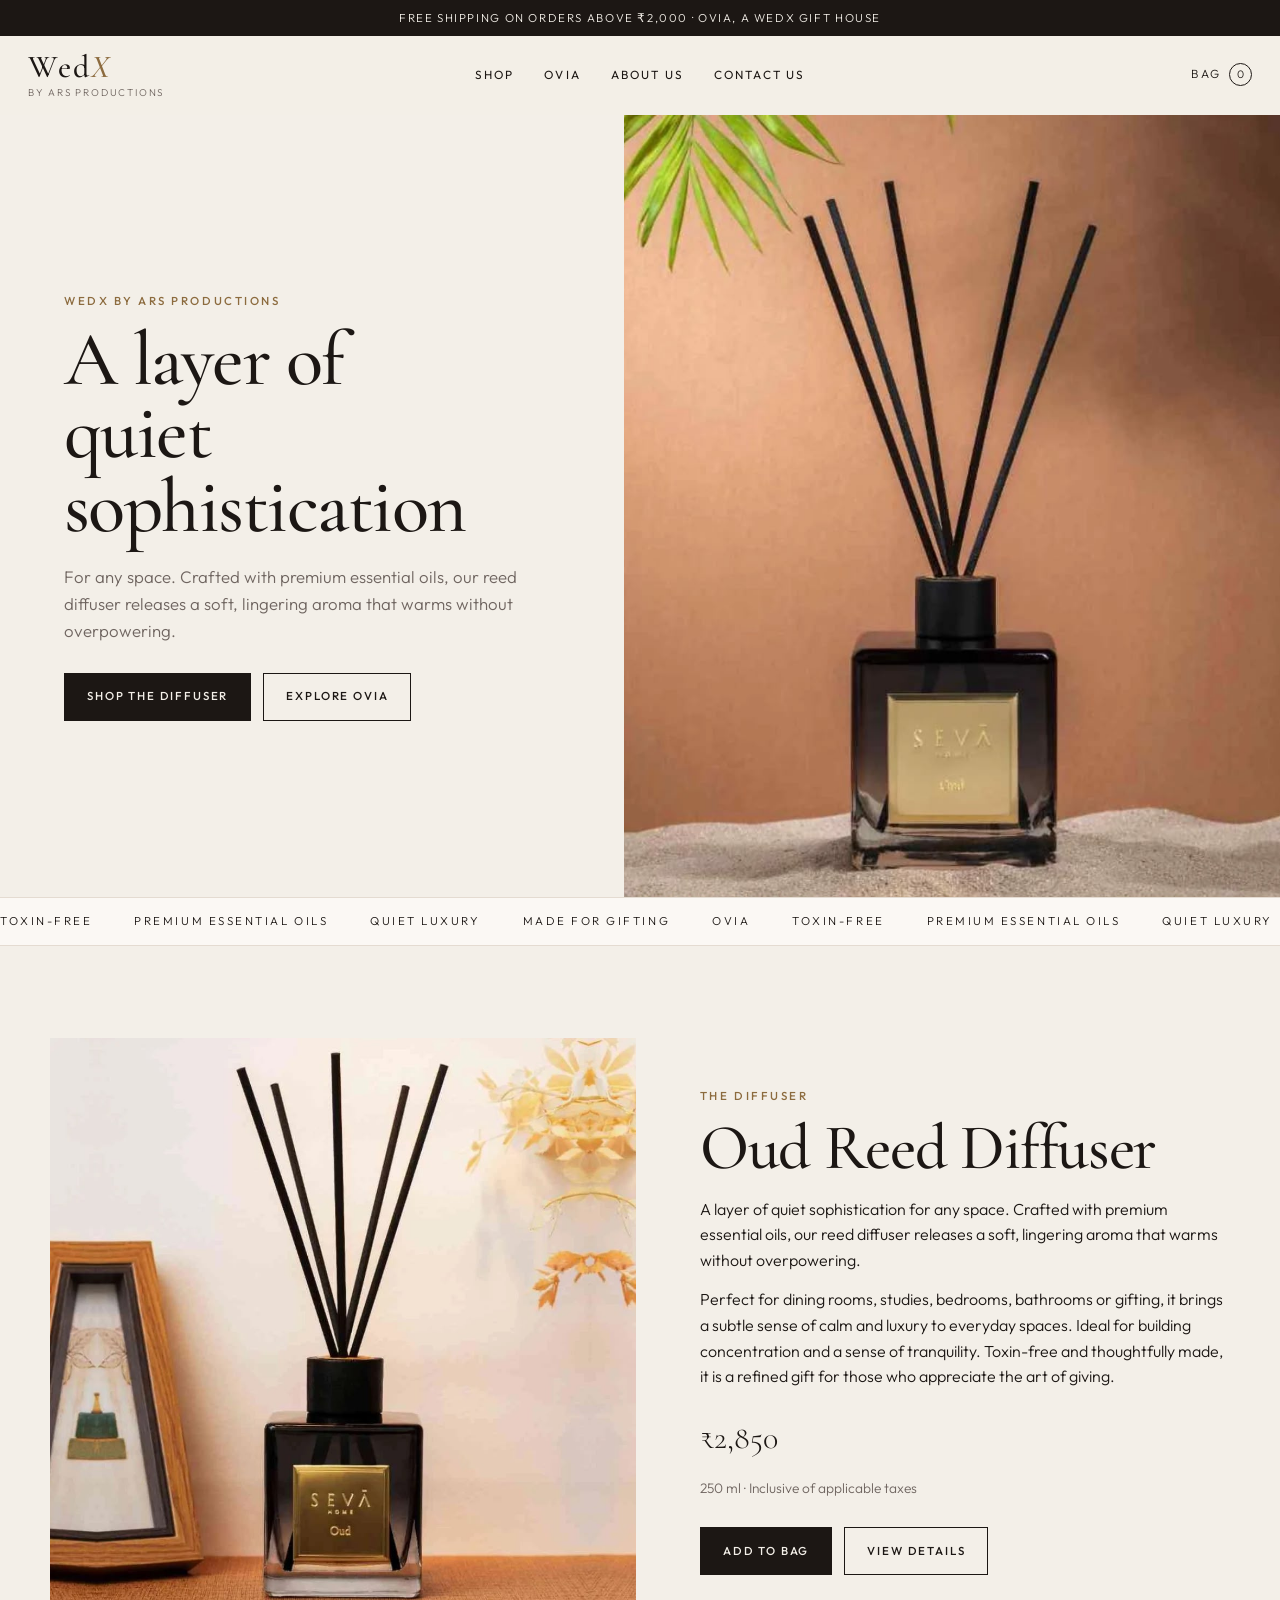
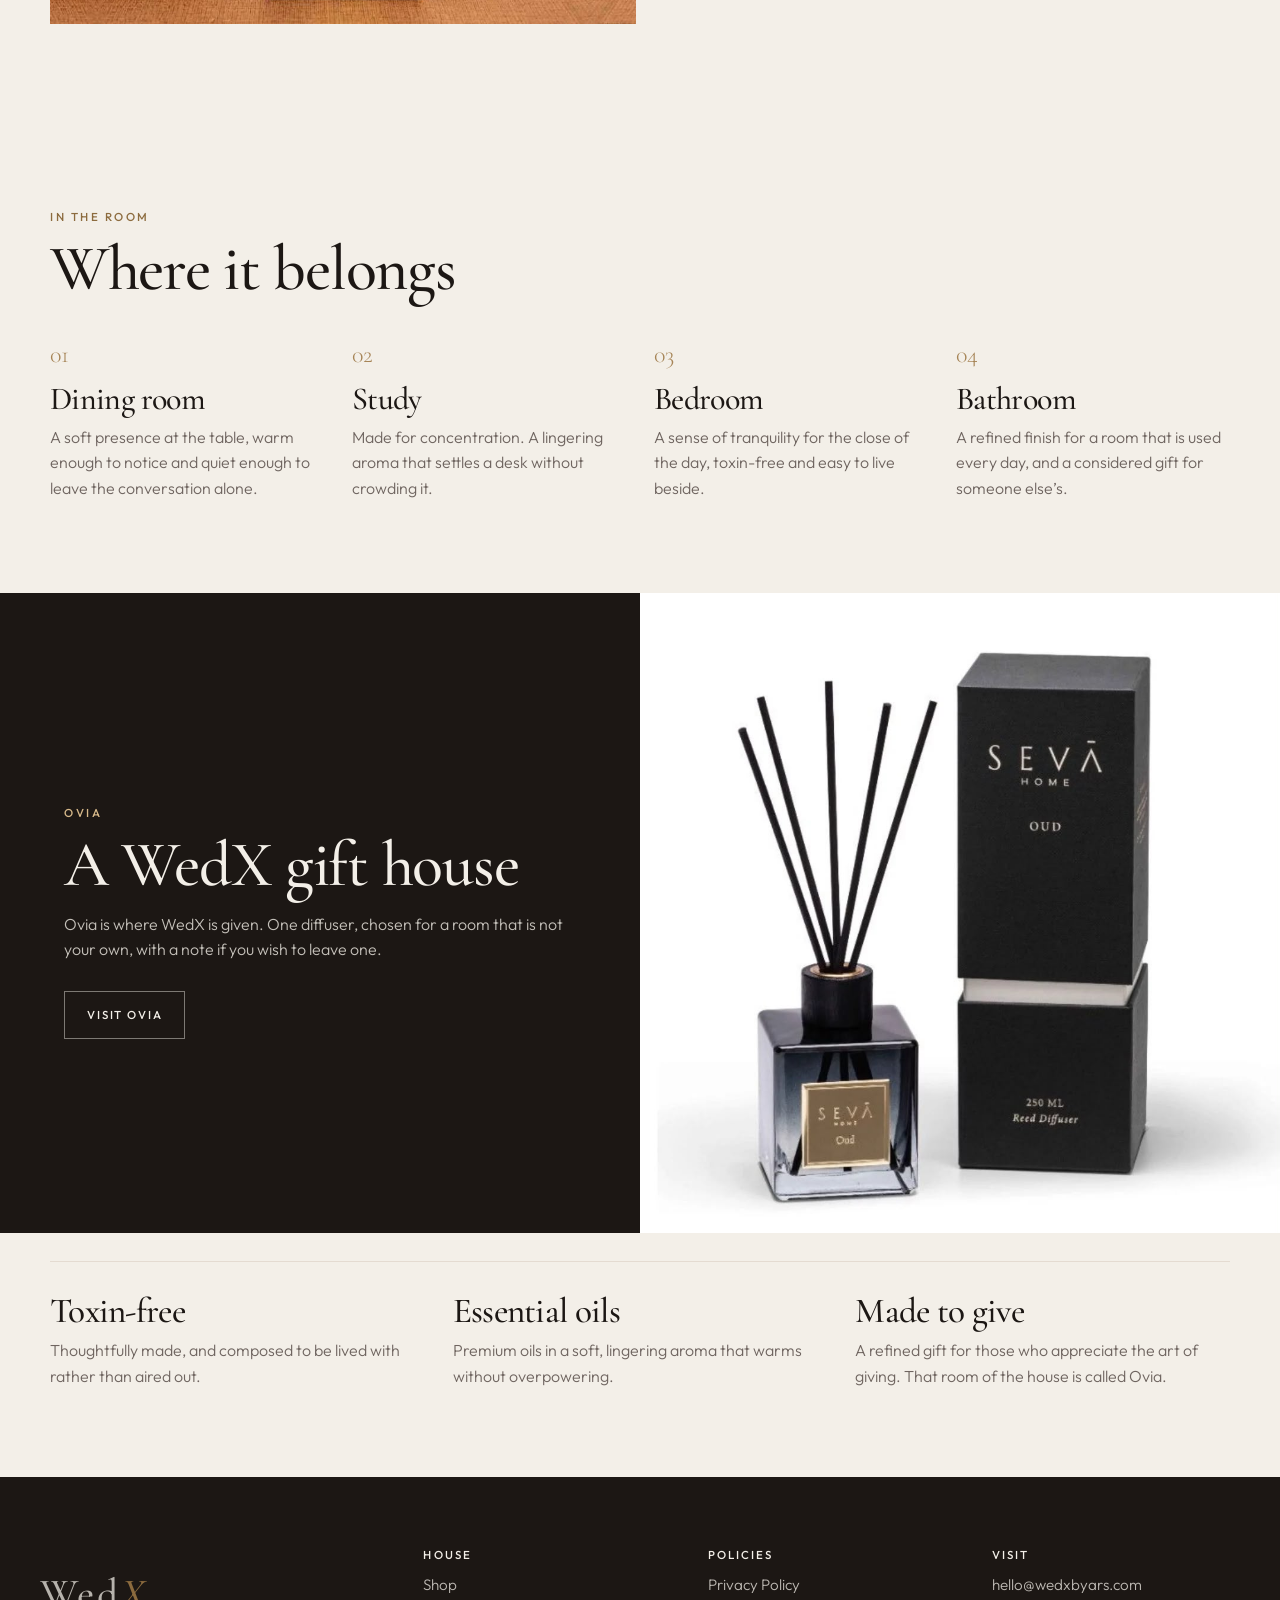
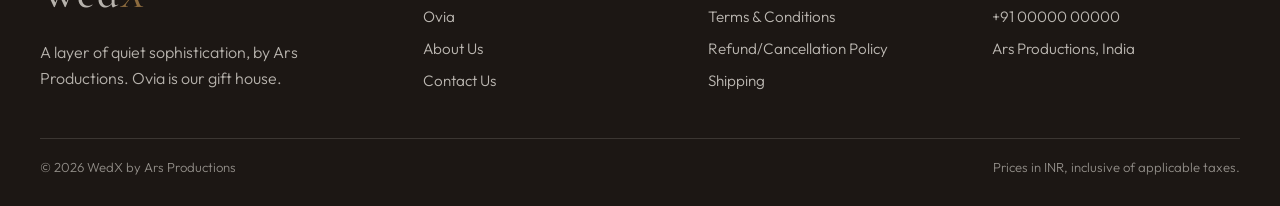
==== index.html @ e7707cc4 "Add the WedX storefront for the payment gateway application. Co-authored-by: Cursor <cursoragent@cur" ====
<!DOCTYPE html>
<html lang="en">
<head>
  <meta charset="utf-8">
  <meta name="viewport" content="width=device-width, initial-scale=1">
  <title>WedX by Ars Productions</title>
  <meta name="description" content="WedX by Ars Productions. A reed diffuser of quiet sophistication, and Ovia, a WedX gift house.">
  <meta name="theme-color" content="#f3efe8">
  <link rel="icon" href="favicon.svg" type="image/svg+xml">
  <link rel="preconnect" href="https://fonts.googleapis.com">
  <link rel="preconnect" href="https://fonts.gstatic.com" crossorigin>
  <link href="https://fonts.googleapis.com/css2?family=Cormorant+Garamond:ital,wght@0,500;0,600;1,500&family=Outfit:wght@300;400;500;600&display=swap" rel="stylesheet">
  <link rel="stylesheet" href="css/styles.css">
</head>
<body>
  <a class="skip" href="#main">Skip to content</a>
  <header class="header">
    <div class="announce">
      <p>Free shipping on orders above <span data-threshold>₹2,000</span> <span aria-hidden="true">·</span> Ovia, a WedX gift house</p>
    </div>
    <div class="bar">
      <button class="menu-btn" type="button" data-menu aria-expanded="false" aria-controls="site-nav">
        <span></span>
        <span></span>
        <span class="sr">Menu</span>
      </button>
      <a class="logo" href="index.html" aria-current="page">
        <span class="logo-mark">Wed<em>X</em></span>
        <span class="logo-sub">by Ars Productions</span>
      </a>
      <nav id="site-nav" class="nav" data-nav>
        <a href="shop.html">Shop</a>
        <a href="ovia.html">Ovia</a>
        <a href="about.html">About Us</a>
        <a href="contact.html">Contact Us</a>
      </nav>
      <a class="bag" href="checkout.html">Bag <span data-cart-count>0</span></a>
    </div>
  </header>
  <button class="backdrop" type="button" data-backdrop hidden aria-label="Close menu"></button>

  <main id="main">
    <section class="hero">
      <div class="hero-copy">
        <p class="eyebrow">WedX by Ars Productions</p>
        <h1>A layer of quiet sophistication</h1>
        <p class="lede">For any space. Crafted with premium essential oils, our reed diffuser releases a soft, lingering aroma that warms without overpowering.</p>
        <div class="actions">
          <a class="btn" href="product.html">Shop the diffuser</a>
          <a class="btn btn-line" href="ovia.html">Explore Ovia</a>
        </div>
      </div>
      <div class="hero-media">
        <img src="images/image2.jpeg" width="1080" height="1080" alt="Black glass reed diffuser with black reeds against a warm wall" fetchpriority="high">
      </div>
    </section>

    <div class="marquee" aria-hidden="true">
      <div class="marquee-track">
        <span>Toxin-free</span>
        <span>Premium essential oils</span>
        <span>Quiet luxury</span>
        <span>Made for gifting</span>
        <span>Ovia</span>
        <span>Toxin-free</span>
        <span>Premium essential oils</span>
        <span>Quiet luxury</span>
        <span>Made for gifting</span>
        <span>Ovia</span>
      </div>
    </div>

    <section class="section">
      <div class="wrap split" data-product>
        <a class="media" href="product.html">
          <img src="images/image1.jpeg" width="1080" height="1080" alt="Black glass reed diffuser with tall black reeds on a linen surface">
        </a>
        <div class="copy">
          <p class="eyebrow">The diffuser</p>
          <h2>Oud Reed Diffuser</h2>
          <div class="stack">
            <p>A layer of quiet sophistication for any space. Crafted with premium essential oils, our reed diffuser releases a soft, lingering aroma that warms without overpowering.</p>
            <p>Perfect for dining rooms, studies, bedrooms, bathrooms or gifting, it brings a subtle sense of calm and luxury to everyday spaces. Ideal for building concentration and a sense of tranquility. Toxin-free and thoughtfully made, it is a refined gift for those who appreciate the art of giving.</p>
          </div>
          <p class="price"><span data-price>₹2,850</span></p>
          <p class="meta">250 ml · Inclusive of applicable taxes</p>
          <div class="actions">
            <button class="btn" type="button" data-add>Add to bag</button>
            <a class="btn btn-line" href="product.html">View details</a>
          </div>
        </div>
      </div>
    </section>

    <section class="section rooms">
      <div class="wrap">
        <p class="eyebrow">In the room</p>
        <h2>Where it belongs</h2>
        <div class="room-grid">
          <article>
            <span>01</span>
            <h3>Dining room</h3>
            <p>A soft presence at the table, warm enough to notice and quiet enough to leave the conversation alone.</p>
          </article>
          <article>
            <span>02</span>
            <h3>Study</h3>
            <p>Made for concentration. A lingering aroma that settles a desk without crowding it.</p>
          </article>
          <article>
            <span>03</span>
            <h3>Bedroom</h3>
            <p>A sense of tranquility for the close of the day, toxin-free and easy to live beside.</p>
          </article>
          <article>
            <span>04</span>
            <h3>Bathroom</h3>
            <p>A refined finish for a room that is used every day, and a considered gift for someone else’s.</p>
          </article>
        </div>
      </div>
    </section>

    <section class="band">
      <div class="band-copy">
        <p class="eyebrow">Ovia</p>
        <h2>A WedX gift house</h2>
        <p>Ovia is where WedX is given. One diffuser, chosen for a room that is not your own, with a note if you wish to leave one.</p>
        <div class="actions">
          <a class="btn btn-light" href="ovia.html">Visit Ovia</a>
        </div>
      </div>
      <img src="images/image3.jpeg" width="1080" height="1080" alt="Reed diffuser beside its tall black gift box">
    </section>

    <section class="promises">
      <div class="wrap promise-grid">
        <article>
          <h2>Toxin-free</h2>
          <p>Thoughtfully made, and composed to be lived with rather than aired out.</p>
        </article>
        <article>
          <h2>Essential oils</h2>
          <p>Premium oils in a soft, lingering aroma that warms without overpowering.</p>
        </article>
        <article>
          <h2>Made to give</h2>
          <p>A refined gift for those who appreciate the art of giving. That room of the house is called Ovia.</p>
        </article>
      </div>
    </section>
  </main>

  <footer class="footer">
    <div class="footer-brand">
      <p class="logo-mark">Wed<em>X</em></p>
      <p>A layer of quiet sophistication, by Ars Productions. Ovia is our gift house.</p>
    </div>
    <div class="footer-col">
      <h2>House</h2>
      <a href="shop.html">Shop</a>
      <a href="ovia.html">Ovia</a>
      <a href="about.html">About Us</a>
      <a href="contact.html">Contact Us</a>
    </div>
    <div class="footer-col">
      <h2>Policies</h2>
      <a href="privacy.html">Privacy Policy</a>
      <a href="terms.html">Terms &amp; Conditions</a>
      <a href="refunds.html">Refund/Cancellation Policy</a>
      <a href="shipping.html">Shipping</a>
    </div>
    <div class="footer-col">
      <h2>Visit</h2>
      <a data-mail href="mailto:hello@wedxbyars.com">hello@wedxbyars.com</a>
      <a data-phone href="tel:+910000000000">+91 00000 00000</a>
      <p data-bind="address">Ars Productions, India</p>
    </div>
    <div class="footer-base">
      <p>© <span data-year>2026</span> <span data-bind="legal">WedX by Ars Productions</span></p>
      <p>Prices in INR, inclusive of applicable taxes.</p>
    </div>
  </footer>
  <script src="js/config.js"></script>
  <script src="js/cart.js"></script>
  <script src="js/site.js"></script>
</body>
</html>
---- css/styles.css ----
:root {
  --ivory: #f3efe8;
  --paper: #fbf8f4;
  --ink: #1c1714;
  --muted: #6f6560;
  --line: #e4dbd1;
  --gold: #a68456;
  --gold-deep: #8c6b3e;
  --dark: #1c1714;
  --serif: "Cormorant Garamond", Georgia, serif;
  --sans: "Outfit", "Segoe UI", sans-serif;
  --wrap: min(1180px, calc(100% - 40px));
}

* { box-sizing: border-box; }

html { scroll-behavior: smooth; }

body {
  margin: 0;
  background: var(--ivory);
  color: var(--ink);
  font-family: var(--sans);
  font-weight: 300;
  font-size: 16px;
  line-height: 1.6;
}

body.menu-open { overflow: hidden; }

img { max-width: 100%; display: block; }

h1, h2, h3 {
  font-family: var(--serif);
  font-weight: 500;
  letter-spacing: -0.02em;
  line-height: 0.96;
  margin: 0;
}

p { margin: 0; }

a { color: inherit; }

button, input, textarea { font: inherit; color: inherit; }

::selection { background: #e6d3b4; color: var(--ink); }

:focus-visible {
  outline: 2px solid var(--gold-deep);
  outline-offset: 3px;
}

[hidden] { display: none !important; }

.sr {
  position: absolute;
  width: 1px;
  height: 1px;
  padding: 0;
  margin: -1px;
  overflow: hidden;
  clip: rect(0, 0, 0, 0);
  white-space: nowrap;
  border: 0;
}

.skip {
  position: absolute;
  left: 16px;
  top: -48px;
  background: white;
  padding: 8px 12px;
  z-index: 80;
}

.skip:focus { top: 12px; }

.wrap { width: var(--wrap); margin: 0 auto; }

.eyebrow {
  margin: 0 0 12px;
  color: var(--gold-deep);
  letter-spacing: 0.22em;
  text-transform: uppercase;
  font-size: 0.72rem;
  font-weight: 500;
}

.lede {
  font-size: 1.05rem;
  color: var(--muted);
  max-width: 38rem;
}

.header {
  position: sticky;
  top: 0;
  z-index: 40;
  background: rgba(243, 239, 232, 0.96);
  border-bottom: 1px solid transparent;
}

.announce {
  text-align: center;
  padding: 9px 16px;
  background: var(--dark);
  color: var(--ivory);
  font-size: 0.72rem;
  letter-spacing: 0.14em;
  text-transform: uppercase;
}

.announce p { margin: 0; }

.bar {
  position: relative;
  display: flex;
  align-items: center;
  justify-content: space-between;
  min-height: 78px;
  padding: 10px 28px 12px;
}

.logo {
  text-decoration: none;
  display: flex;
  flex-direction: column;
  line-height: 1;
}

.logo-mark {
  font-family: var(--serif);
  font-size: 2rem;
  letter-spacing: 0.06em;
  font-weight: 500;
}

.logo-mark em {
  font-style: italic;
  color: var(--gold-deep);
  font-weight: 500;
}

.logo-sub {
  margin-top: 5px;
  font-size: 0.62rem;
  letter-spacing: 0.18em;
  text-transform: uppercase;
  color: var(--muted);
}

.nav {
  position: absolute;
  left: 50%;
  top: 50%;
  transform: translate(-50%, -50%);
  display: flex;
  gap: 30px;
}

.nav a {
  text-decoration: none;
  font-size: 0.74rem;
  letter-spacing: 0.18em;
  text-transform: uppercase;
  font-weight: 400;
}

.nav a[aria-current="page"] { color: var(--gold-deep); }

.bag {
  text-decoration: none;
  letter-spacing: 0.18em;
  text-transform: uppercase;
  font-size: 0.74rem;
  display: inline-flex;
  align-items: center;
  gap: 8px;
}

.bag span {
  min-width: 1.45rem;
  height: 1.45rem;
  border: 1px solid var(--ink);
  border-radius: 99px;
  display: inline-grid;
  place-items: center;
  font-size: 0.68rem;
  letter-spacing: 0;
}

.menu-btn {
  display: none;
  width: 42px;
  height: 42px;
  border: 0;
  background: transparent;
  flex-direction: column;
  justify-content: center;
  gap: 6px;
  cursor: pointer;
  z-index: 60;
  padding: 0;
}

.menu-btn span:not(.sr) {
  display: block;
  height: 1px;
  width: 22px;
  background: var(--ink);
}

.backdrop {
  position: fixed;
  inset: 0;
  background: rgba(28, 23, 20, 0.35);
  border: 0;
  z-index: 30;
  cursor: pointer;
}

.btn {
  display: inline-flex;
  align-items: center;
  justify-content: center;
  min-height: 48px;
  padding: 0 22px;
  background: var(--ink);
  color: var(--ivory);
  text-decoration: none;
  border: 1px solid var(--ink);
  letter-spacing: 0.16em;
  text-transform: uppercase;
  font-size: 0.72rem;
  font-weight: 500;
  cursor: pointer;
  transition: background 0.2s ease, color 0.2s ease, border-color 0.2s ease;
}

.btn:hover { background: var(--gold-deep); border-color: var(--gold-deep); }

.btn-line {
  background: transparent;
  color: var(--ink);
}

.btn-line:hover { background: var(--ink); color: var(--ivory); }

.btn-light {
  background: transparent;
  color: var(--ivory);
  border-color: rgba(243, 239, 232, 0.45);
}

.btn-light:hover { background: var(--ivory); color: var(--ink); }

.btn-block { width: 100%; }

.actions { display: flex; flex-wrap: wrap; gap: 12px; margin-top: 28px; }

.hero {
  display: grid;
  grid-template-columns: 1fr 1.05fr;
  min-height: calc(100vh - 118px);
  background: var(--ivory);
}

.hero-copy {
  display: flex;
  flex-direction: column;
  justify-content: center;
  padding: 72px 64px;
}

.hero h1 {
  font-size: clamp(3.4rem, 6vw, 5.6rem);
  max-width: 8ch;
  margin-bottom: 20px;
}

.hero-media { min-height: 520px; background: #e7d2c2; }

.hero-media img {
  width: 100%;
  height: 100%;
  object-fit: cover;
  min-height: 520px;
}

.marquee {
  overflow: hidden;
  border-top: 1px solid var(--line);
  border-bottom: 1px solid var(--line);
  padding: 14px 0;
  background: var(--paper);
}

.marquee-track {
  display: flex;
  gap: 42px;
  width: max-content;
  animation: drift 38s linear infinite;
}

.marquee span {
  letter-spacing: 0.22em;
  text-transform: uppercase;
  font-size: 0.72rem;
}

@keyframes drift {
  from { transform: translateX(0); }
  to { transform: translateX(-50%); }
}

.section { padding: 92px 0; }

.split {
  display: grid;
  grid-template-columns: 1.05fr 0.95fr;
  gap: 64px;
  align-items: center;
}

.media {
  overflow: hidden;
  background: #efe8df;
  aspect-ratio: 1;
}

.media img {
  width: 100%;
  height: 100%;
  object-fit: cover;
  transition: transform 0.6s ease;
}

.media:hover img { transform: scale(1.03); }

.copy h2, .page-intro h1, .band h2, .rooms h2 {
  font-size: clamp(2.8rem, 5vw, 4.4rem);
}

.copy h2 { margin-bottom: 18px; }

.copy p + p, .stack p + p { margin-top: 14px; }

.price {
  margin-top: 22px;
  font-family: var(--serif);
  font-size: 2rem;
  letter-spacing: 0;
}

.fine, .meta {
  margin-top: 8px;
  color: var(--muted);
  font-size: 0.86rem;
}

.rooms h2 { margin-bottom: 8px; }

.room-grid {
  display: grid;
  grid-template-columns: repeat(4, 1fr);
  gap: 28px;
  margin-top: 36px;
}

.room-grid span {
  display: block;
  color: var(--gold);
  font-family: var(--serif);
  font-size: 1.5rem;
  margin-bottom: 10px;
}

.room-grid h3 { font-size: 2rem; margin-bottom: 10px; }

.room-grid p { color: var(--muted); }

.band {
  display: grid;
  grid-template-columns: 1fr 1fr;
  background: var(--dark);
  color: var(--ivory);
}

.band-copy {
  display: flex;
  flex-direction: column;
  justify-content: center;
  padding: 80px 64px;
}

.band .eyebrow { color: #d7b98a; }

.band p { color: rgba(243, 239, 232, 0.78); max-width: 34rem; margin-top: 16px; }

.band img { width: 100%; height: 100%; object-fit: cover; min-height: 420px; }

.promises { padding: 28px 0 88px; }

.promise-grid {
  display: grid;
  grid-template-columns: repeat(3, 1fr);
  gap: 28px;
  border-top: 1px solid var(--line);
  padding-top: 32px;
}

.promise-grid h2 { font-size: 2.2rem; margin-bottom: 10px; }

.promise-grid p { color: var(--muted); }

.page-intro { padding: 72px 0 12px; }

.page-intro .wrap h1 { font-size: clamp(3.2rem, 7vw, 5.4rem); }

.page-intro .lede { margin-top: 18px; }

.catalog { padding-bottom: 100px; }

.category-row {
  display: grid;
  grid-template-columns: 1fr 1fr;
  gap: 16px;
  margin: 36px 0 48px;
}

.category-card {
  display: flex;
  flex-direction: column;
  justify-content: flex-end;
  min-height: 180px;
  padding: 24px;
  text-decoration: none;
  background: var(--paper);
  border: 1px solid var(--line);
}

.category-card strong {
  font-family: var(--serif);
  font-size: 2.2rem;
  font-weight: 500;
}

.category-card span {
  color: var(--muted);
  margin-top: 6px;
}

.category-card:hover { border-color: var(--ink); }

.product-row {
  display: grid;
  grid-template-columns: 0.9fr 1.1fr;
  gap: 48px;
  align-items: center;
}

.product-grid {
  display: grid;
  grid-template-columns: 1.15fr 0.85fr;
  gap: 56px;
  align-items: start;
  padding-bottom: 100px;
}

.buy { position: sticky; top: 118px; }

.buy h1 { font-size: clamp(3rem, 5vw, 4.4rem); margin: 8px 0 16px; }

.thumbs { display: flex; gap: 10px; margin-top: 10px; }

.thumbs button {
  width: 84px;
  height: 84px;
  padding: 0;
  border: 1px solid transparent;
  background: #efe8df;
  cursor: pointer;
}

.thumbs button.is-selected { border-color: var(--ink); }

.thumbs img { width: 100%; height: 100%; object-fit: cover; }

.facts {
  display: flex;
  flex-wrap: wrap;
  gap: 8px 18px;
  margin: 18px 0;
  padding: 0;
  list-style: none;
  color: var(--muted);
  font-size: 0.92rem;
}

.qty {
  display: inline-flex;
  align-items: center;
  border: 1px solid var(--line);
  margin: 16px 0;
  background: var(--paper);
}

.qty button, .qty input {
  width: 40px;
  height: 40px;
  border: 0;
  background: transparent;
  text-align: center;
}

.qty button { cursor: pointer; }

.qty span { min-width: 1.5rem; text-align: center; }

.qty input::-webkit-outer-spin-button,
.qty input::-webkit-inner-spin-button { -webkit-appearance: none; margin: 0; }

.qty input[type="number"] { -moz-appearance: textfield; appearance: textfield; }

.field { margin: 16px 0; }

.field label, .check, legend {
  display: block;
  letter-spacing: 0.14em;
  text-transform: uppercase;
  font-size: 0.7rem;
  margin-bottom: 6px;
}

.field input, .field textarea {
  width: 100%;
  background: transparent;
  border: 0;
  border-bottom: 1px solid var(--line);
  border-radius: 0;
  padding: 10px 0;
}

.field textarea { resize: vertical; }

.field input:focus, .field textarea:focus {
  outline: none;
  border-bottom-color: var(--ink);
}

.field-row {
  display: grid;
  grid-template-columns: 1fr 1fr;
  gap: 16px;
}

fieldset { border: 0; margin: 18px 0; padding: 0; }

.pay label, .check {
  display: flex;
  gap: 10px;
  align-items: flex-start;
  letter-spacing: 0;
  text-transform: none;
  font-size: 0.95rem;
  margin: 10px 0;
}

.check a { color: var(--gold-deep); }

details { border-top: 1px solid var(--line); padding: 14px 0; }

details:last-of-type { border-bottom: 1px solid var(--line); }

summary {
  cursor: pointer;
  letter-spacing: 0.14em;
  text-transform: uppercase;
  font-size: 0.74rem;
  list-style: none;
}

summary::-webkit-details-marker { display: none; }

details p { color: var(--muted); margin-top: 10px; }

.story-grid, .contact-grid, .ovia-grid, .checkout-grid {
  display: grid;
  grid-template-columns: 1fr 1fr;
  gap: 56px;
  align-items: start;
  padding-bottom: 100px;
}

.occasion-list { list-style: none; padding: 0; margin: 28px 0 0; }

.occasion-list li {
  border-top: 1px solid var(--line);
  padding: 14px 0;
  font-family: var(--serif);
  font-size: 1.8rem;
}

.prose { width: min(740px, calc(100% - 40px)); margin: 0 auto; padding: 72px 0 110px; }

.prose h1 { font-size: clamp(3rem, 6vw, 4.6rem); margin-bottom: 12px; }

.prose h2 { font-size: 2rem; margin: 36px 0 10px; }

.prose p, .prose li { color: var(--muted); }

.prose p + p { margin-top: 12px; }

.prose ul { padding-left: 1.1rem; }

.prose a { color: var(--gold-deep); }

.checkout-grid { align-items: start; }

.line {
  display: grid;
  grid-template-columns: 96px 1fr auto;
  gap: 16px;
  padding: 16px 0;
  border-bottom: 1px solid var(--line);
  align-items: center;
}

.line img { width: 96px; height: 96px; object-fit: cover; background: #efe8df; }

.line h2 { font-size: 1.8rem; }

.line .note { color: var(--muted); font-size: 0.88rem; margin-top: 4px; }

.line-price { font-family: var(--serif); font-size: 1.4rem; }

.text-btn {
  background: none;
  border: 0;
  padding: 0;
  color: var(--muted);
  text-decoration: underline;
  cursor: pointer;
}

.totals { margin: 8px 0 20px; }

.totals div {
  display: flex;
  justify-content: space-between;
  gap: 16px;
  padding: 8px 0;
  border-bottom: 1px solid var(--line);
}

.totals dt { color: var(--muted); }

.totals dd { margin: 0; }

.summary {
  background: var(--paper);
  border: 1px solid var(--line);
  padding: 28px 24px;
}

.summary h2 { font-size: 2.4rem; margin-bottom: 8px; }

.form-error { color: #8d3b32; margin-bottom: 8px; }

.receipt {
  width: min(720px, calc(100% - 40px));
  margin: 0 auto;
  padding: 72px 0 110px;
}

.receipt h1 { font-size: clamp(3rem, 6vw, 4.6rem); margin: 8px 0 16px; }

.receipt p { color: var(--muted); }

.receipt p + p { margin-top: 12px; }

.toast {
  position: fixed;
  top: 92px;
  left: 50%;
  transform: translateX(-50%) translateY(-8px);
  background: var(--ink);
  color: var(--ivory);
  padding: 14px 18px;
  letter-spacing: 0.12em;
  text-transform: uppercase;
  font-size: 0.7rem;
  opacity: 0;
  pointer-events: none;
  transition: opacity 0.2s ease, transform 0.2s ease;
  z-index: 70;
}

.toast.is-on { opacity: 1; transform: translateX(-50%) translateY(0); }

.line .text-btn { display: block; margin-top: 6px; }

.footer {
  background: var(--dark);
  color: var(--ivory);
  display: grid;
  grid-template-columns: 1.4fr 1fr 1fr 1fr;
  gap: 36px;
  padding: 72px 40px 28px;
}

.footer-brand .logo-mark { font-size: 2.6rem; }

.footer-brand p { color: rgba(243, 239, 232, 0.72); margin-top: 12px; max-width: 26rem; }

.footer h2 {
  font-family: var(--sans);
  font-size: 0.72rem;
  letter-spacing: 0.18em;
  text-transform: uppercase;
  font-weight: 500;
  margin: 0 0 12px;
}

.footer a, .footer-col p {
  display: block;
  color: rgba(243, 239, 232, 0.75);
  text-decoration: none;
  margin: 8px 0;
  font-size: 0.95rem;
}

.footer a:hover { color: white; }

.footer-base {
  grid-column: 1 / -1;
  display: flex;
  justify-content: space-between;
  gap: 12px;
  border-top: 1px solid rgba(243, 239, 232, 0.14);
  padding-top: 18px;
  color: rgba(243, 239, 232, 0.55);
  font-size: 0.82rem;
}

.empty { padding: 24px 0 48px; }

.empty h1 { font-size: clamp(3rem, 6vw, 4.4rem); margin-bottom: 12px; }

@media (max-width: 1100px) {
  .logo-sub { display: none; }
  .nav { gap: 18px; }
}

@media (max-width: 900px) {
  .menu-btn { display: inline-flex; }
  .logo-sub { display: block; }
  .hero-media { order: -1; }

  .bar {
    display: grid;
    grid-template-columns: 1fr auto 1fr;
    min-height: 68px;
    padding: 8px 16px 10px;
  }

  .menu-btn { justify-self: start; grid-column: 1; }
  .logo { justify-self: center; grid-column: 2; }
  .bag { justify-self: end; grid-column: 3; }

  .nav {
    position: fixed;
    left: 0;
    top: 0;
    right: 0;
    height: 100vh;
    width: 100%;
    transform: translateX(100%);
    flex-direction: column;
    align-items: flex-start;
    gap: 18px;
    padding: 108px 32px;
    background: var(--paper);
    z-index: 50;
    transition: transform 0.25s ease;
  }

  .nav.is-open { transform: none; }

  .nav a {
    font-family: var(--serif);
    font-size: 2.1rem;
    letter-spacing: 0;
    text-transform: none;
  }

  .hero, .split, .band, .product-grid, .product-row, .story-grid, .contact-grid, .ovia-grid, .checkout-grid, .category-row, .promise-grid {
    grid-template-columns: 1fr;
  }

  .hero-copy, .band-copy { padding: 40px 20px 56px; }

  .hero h1 { max-width: none; }

  .hero-media, .hero-media img { min-height: 360px; }

  .section { padding: 64px 0; }

  .room-grid { grid-template-columns: 1fr 1fr; }

  .footer { grid-template-columns: 1fr 1fr; padding: 48px 20px 24px; }

  .footer-brand { grid-column: 1 / -1; }

  .footer-base { flex-direction: column; }

  .buy { position: static; }

  .field-row { grid-template-columns: 1fr; }

  .line { grid-template-columns: 72px 1fr; }
  .line-price { grid-column: 2; }
}

@media (max-width: 560px) {
  .room-grid { grid-template-columns: 1fr; }
  .announce { letter-spacing: 0.06em; }
  .actions .btn { width: 100%; }
}

@media (prefers-reduced-motion: reduce) {
  html { scroll-behavior: auto; }
  .marquee-track { animation: none; }
  .media img, .nav, .toast, .btn { transition: none; }
}
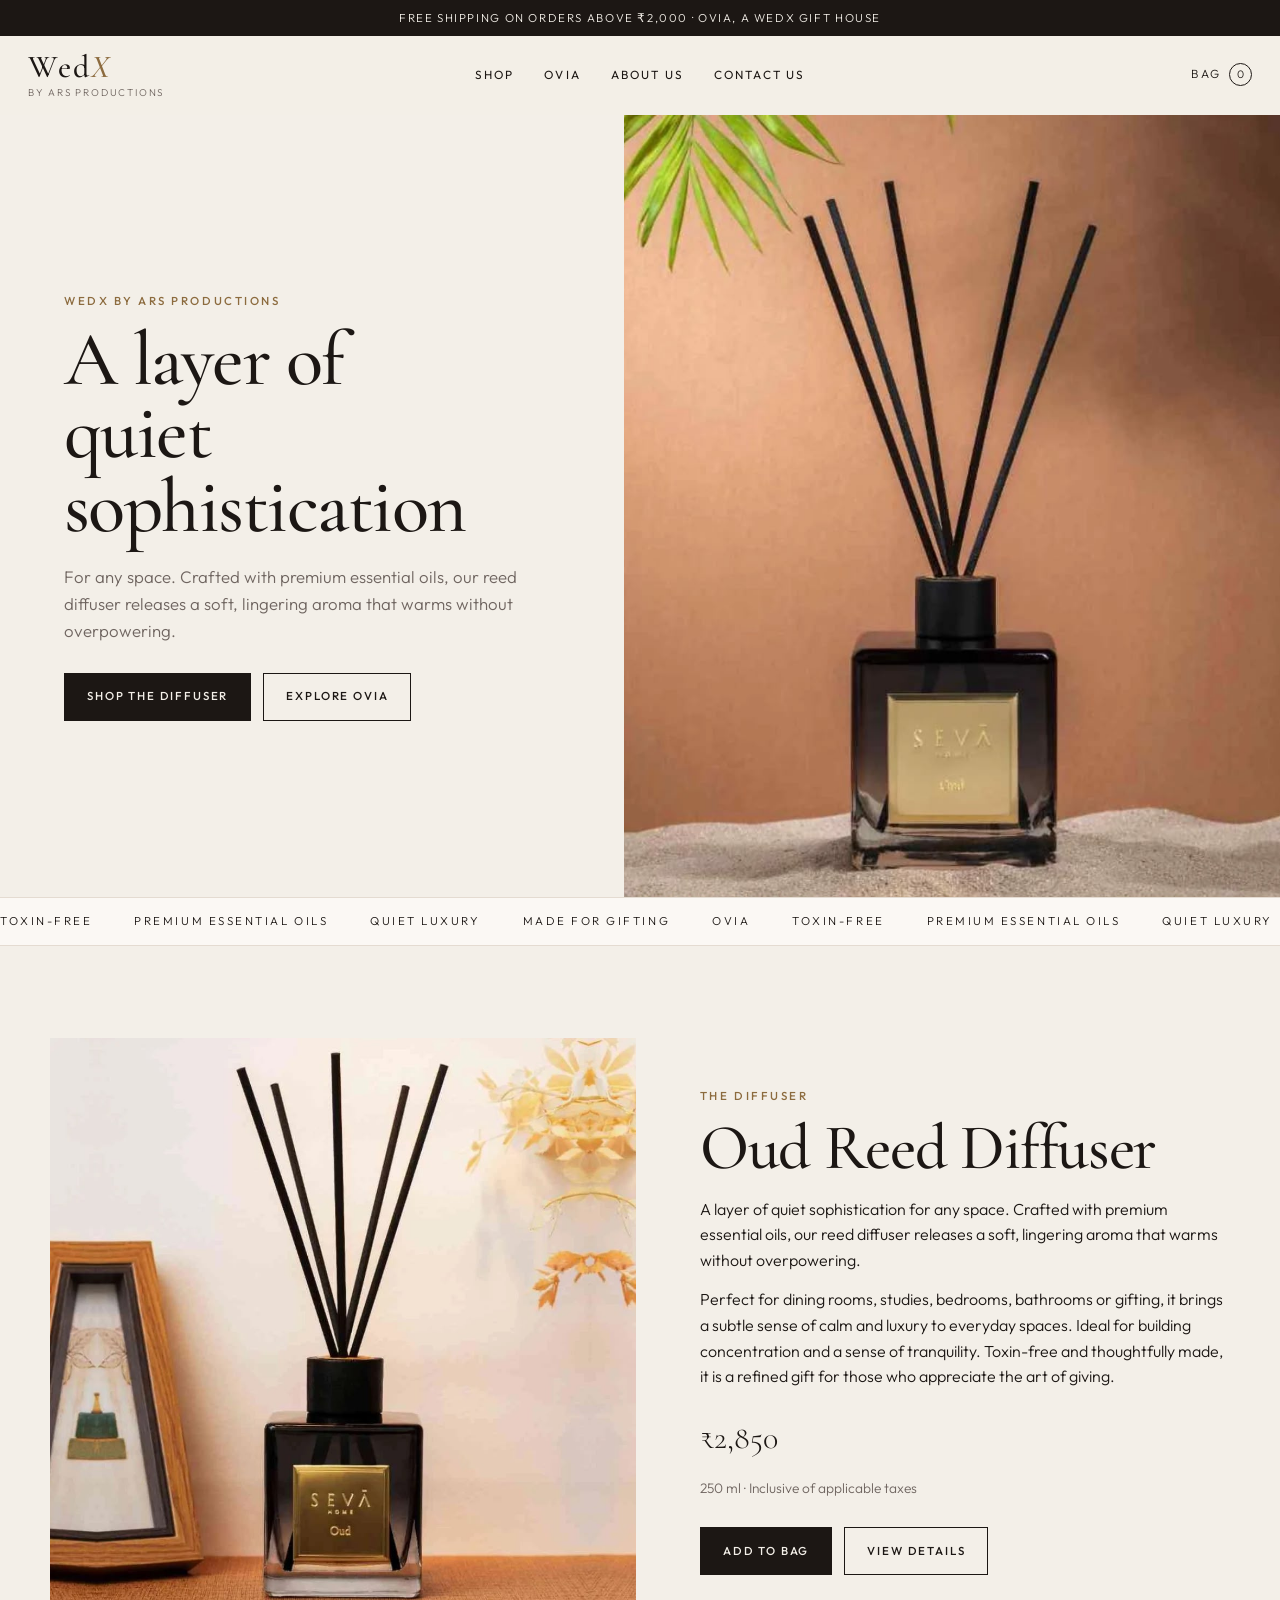
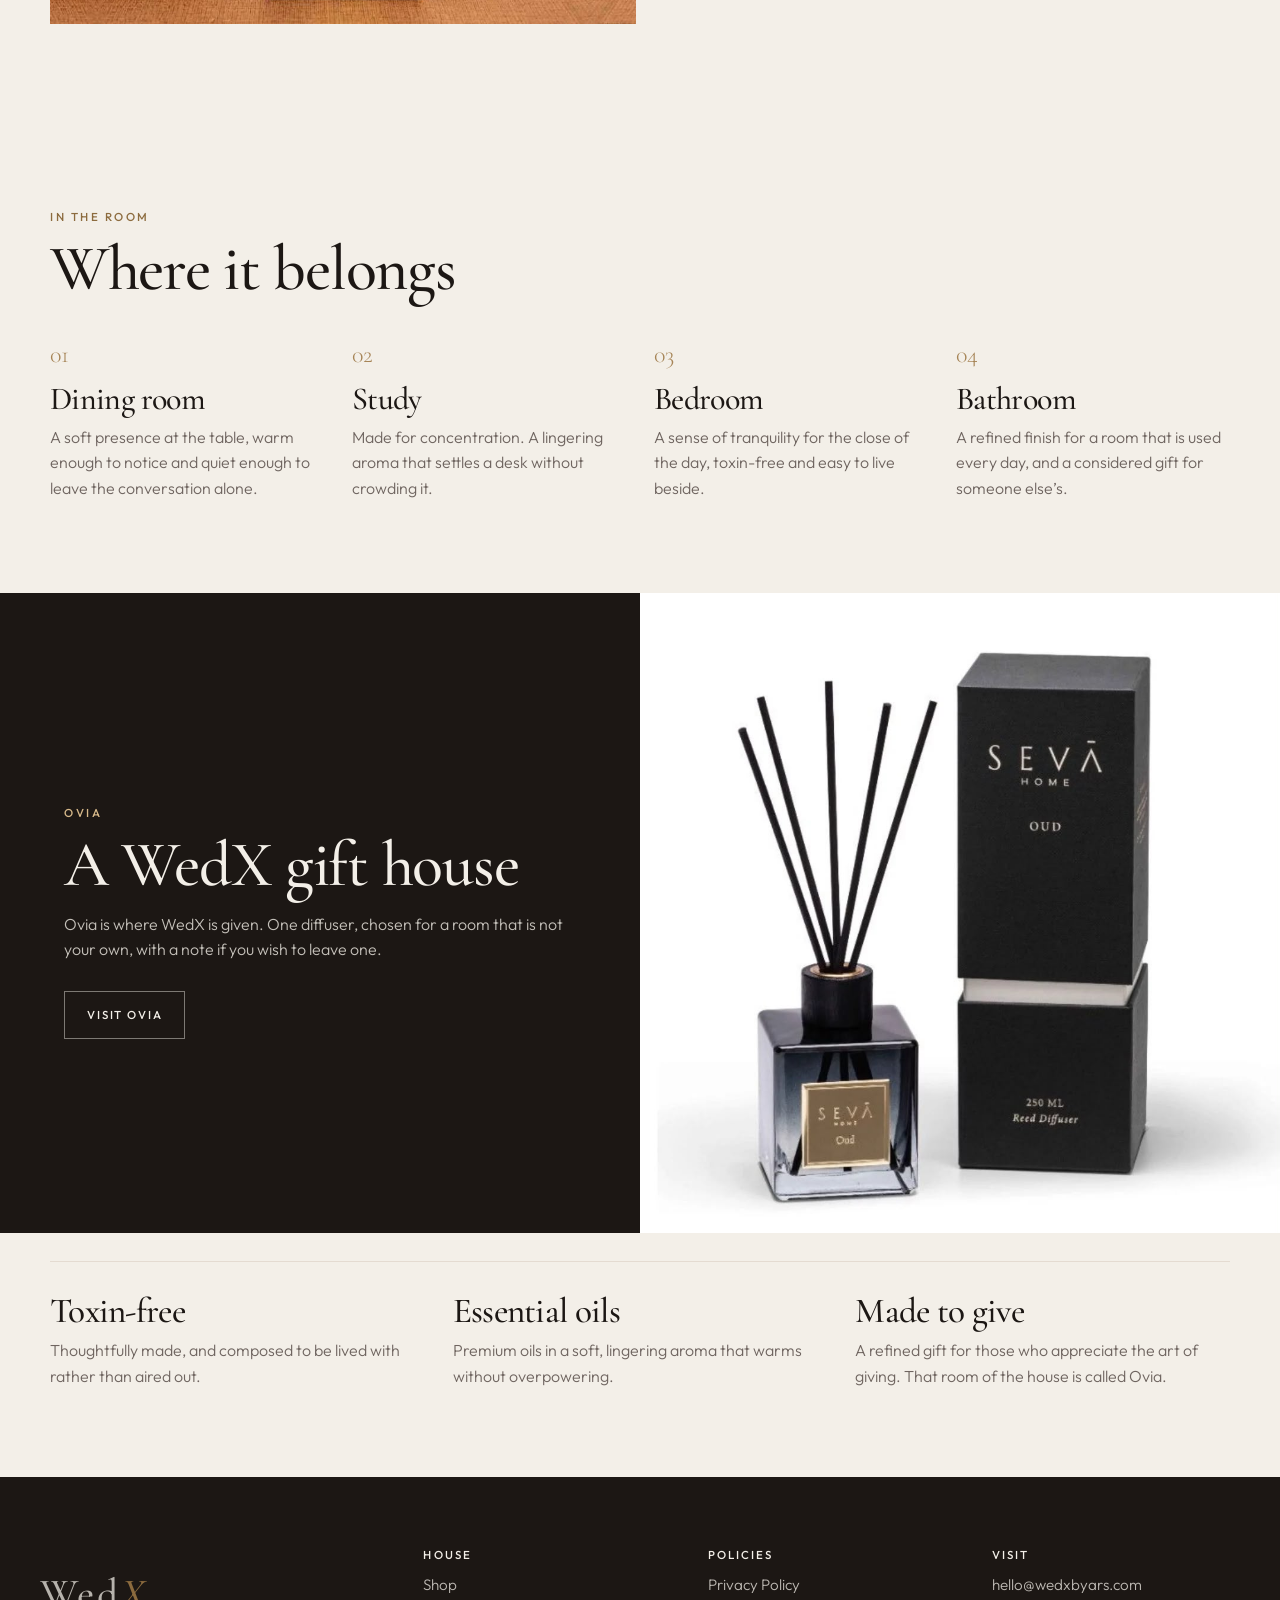
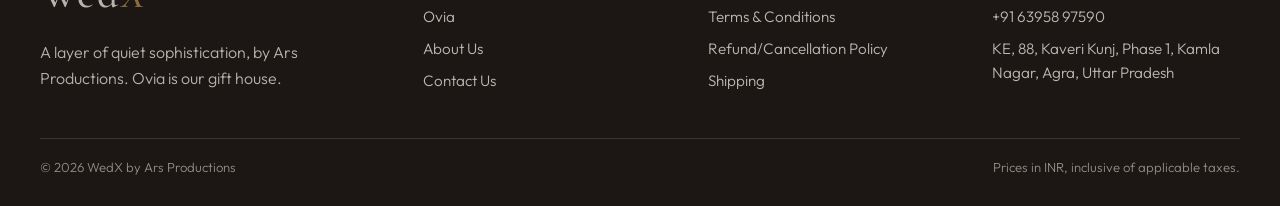
==== commit 42ca8aa0: "Update address and mobile umber" ====
--- a/index.html
+++ b/index.html
@@ -173,8 +173,8 @@
     <div class="footer-col">
       <h2>Visit</h2>
       <a data-mail href="mailto:hello@wedxbyars.com">hello@wedxbyars.com</a>
-      <a data-phone href="tel:+910000000000">+91 00000 00000</a>
-      <p data-bind="address">Ars Productions, India</p>
+      <a data-phone href="tel:+916395897590">+91 63958 97590</a>
+      <p data-bind="address">KE, 88, Kaveri Kunj, Phase 1, Kamla Nagar, Agra, Uttar Pradesh</p>
     </div>
     <div class="footer-base">
       <p>© <span data-year>2026</span> <span data-bind="legal">WedX by Ars Productions</span></p>
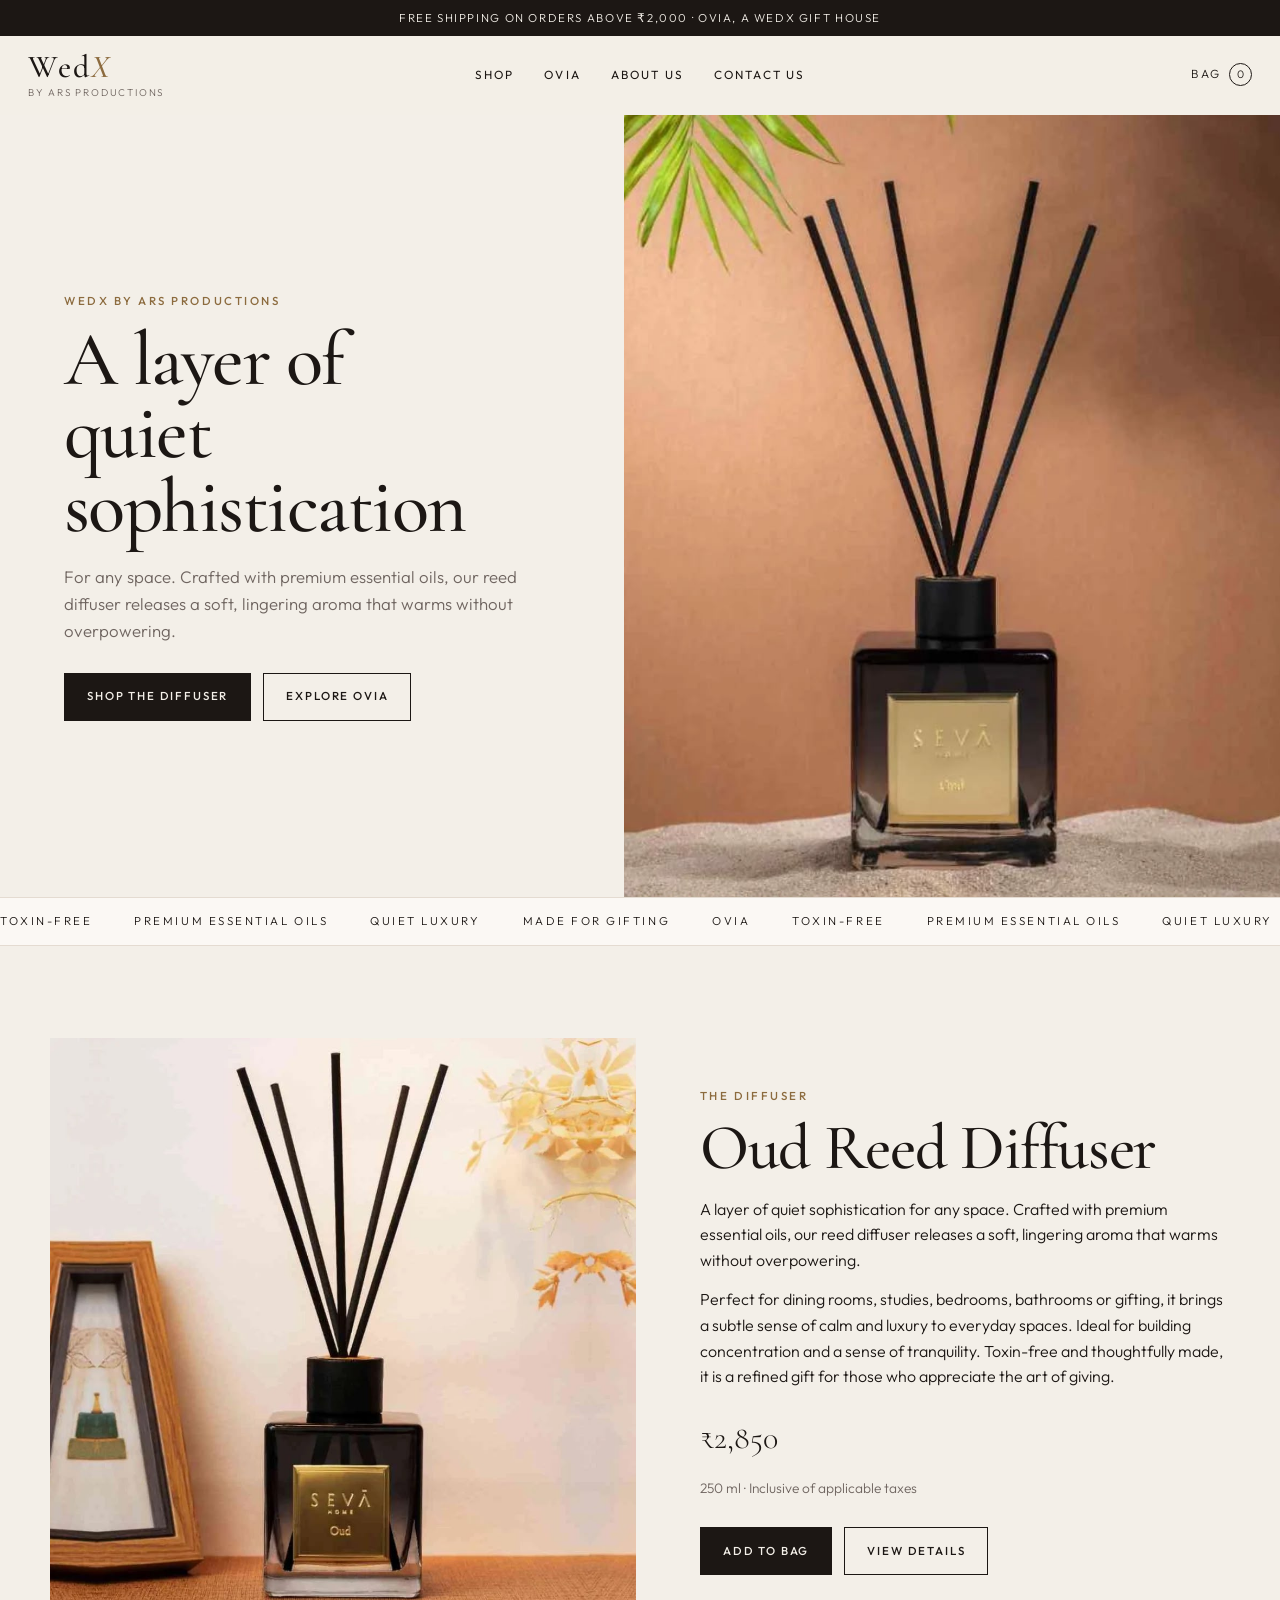
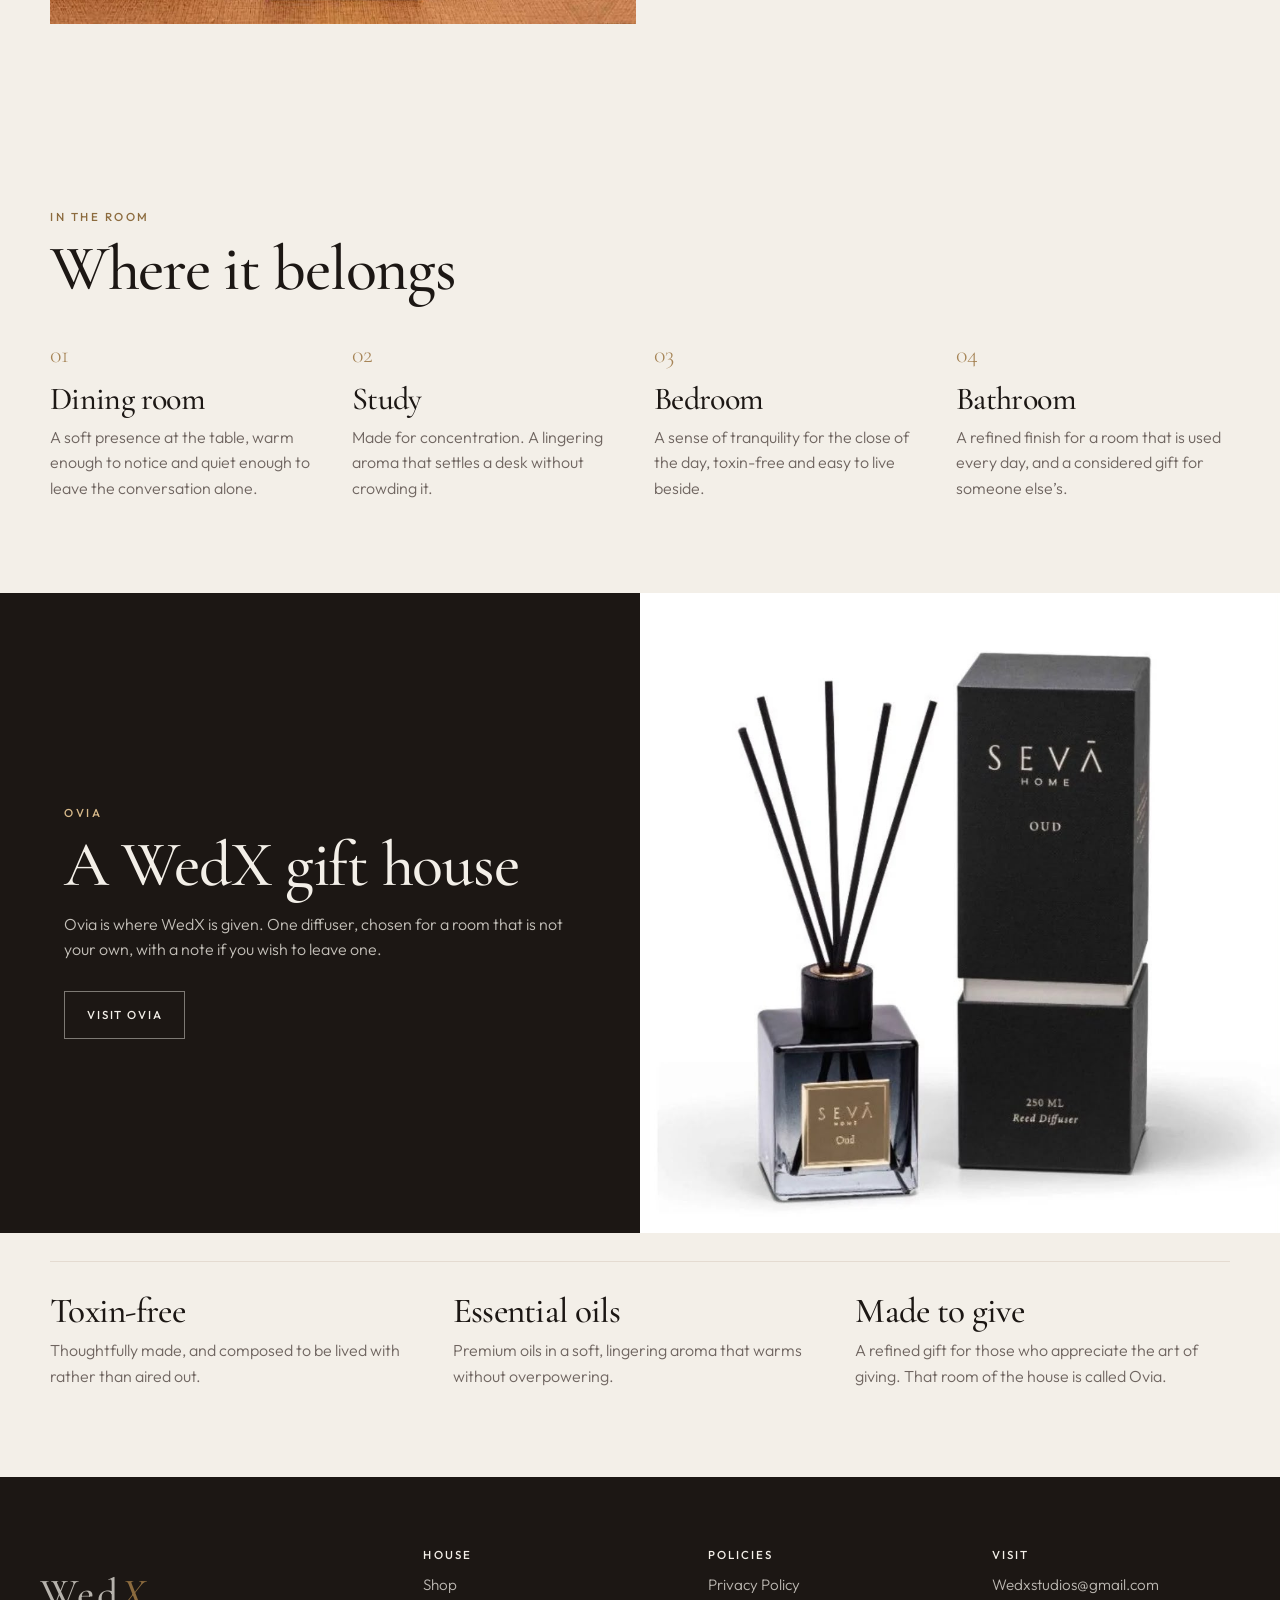
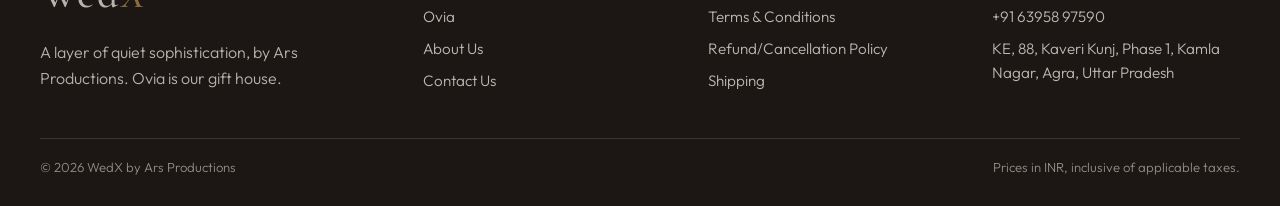
==== commit bdb1ac64: "Replace Gmail" ====
--- a/index.html
+++ b/index.html
@@ -172,7 +172,7 @@
     </div>
     <div class="footer-col">
       <h2>Visit</h2>
-      <a data-mail href="mailto:hello@wedxbyars.com">hello@wedxbyars.com</a>
+      <a data-mail href="mailto:Wedxstudios@gmail.com">Wedxstudios@gmail.com</a>
       <a data-phone href="tel:+916395897590">+91 63958 97590</a>
       <p data-bind="address">KE, 88, Kaveri Kunj, Phase 1, Kamla Nagar, Agra, Uttar Pradesh</p>
     </div>
